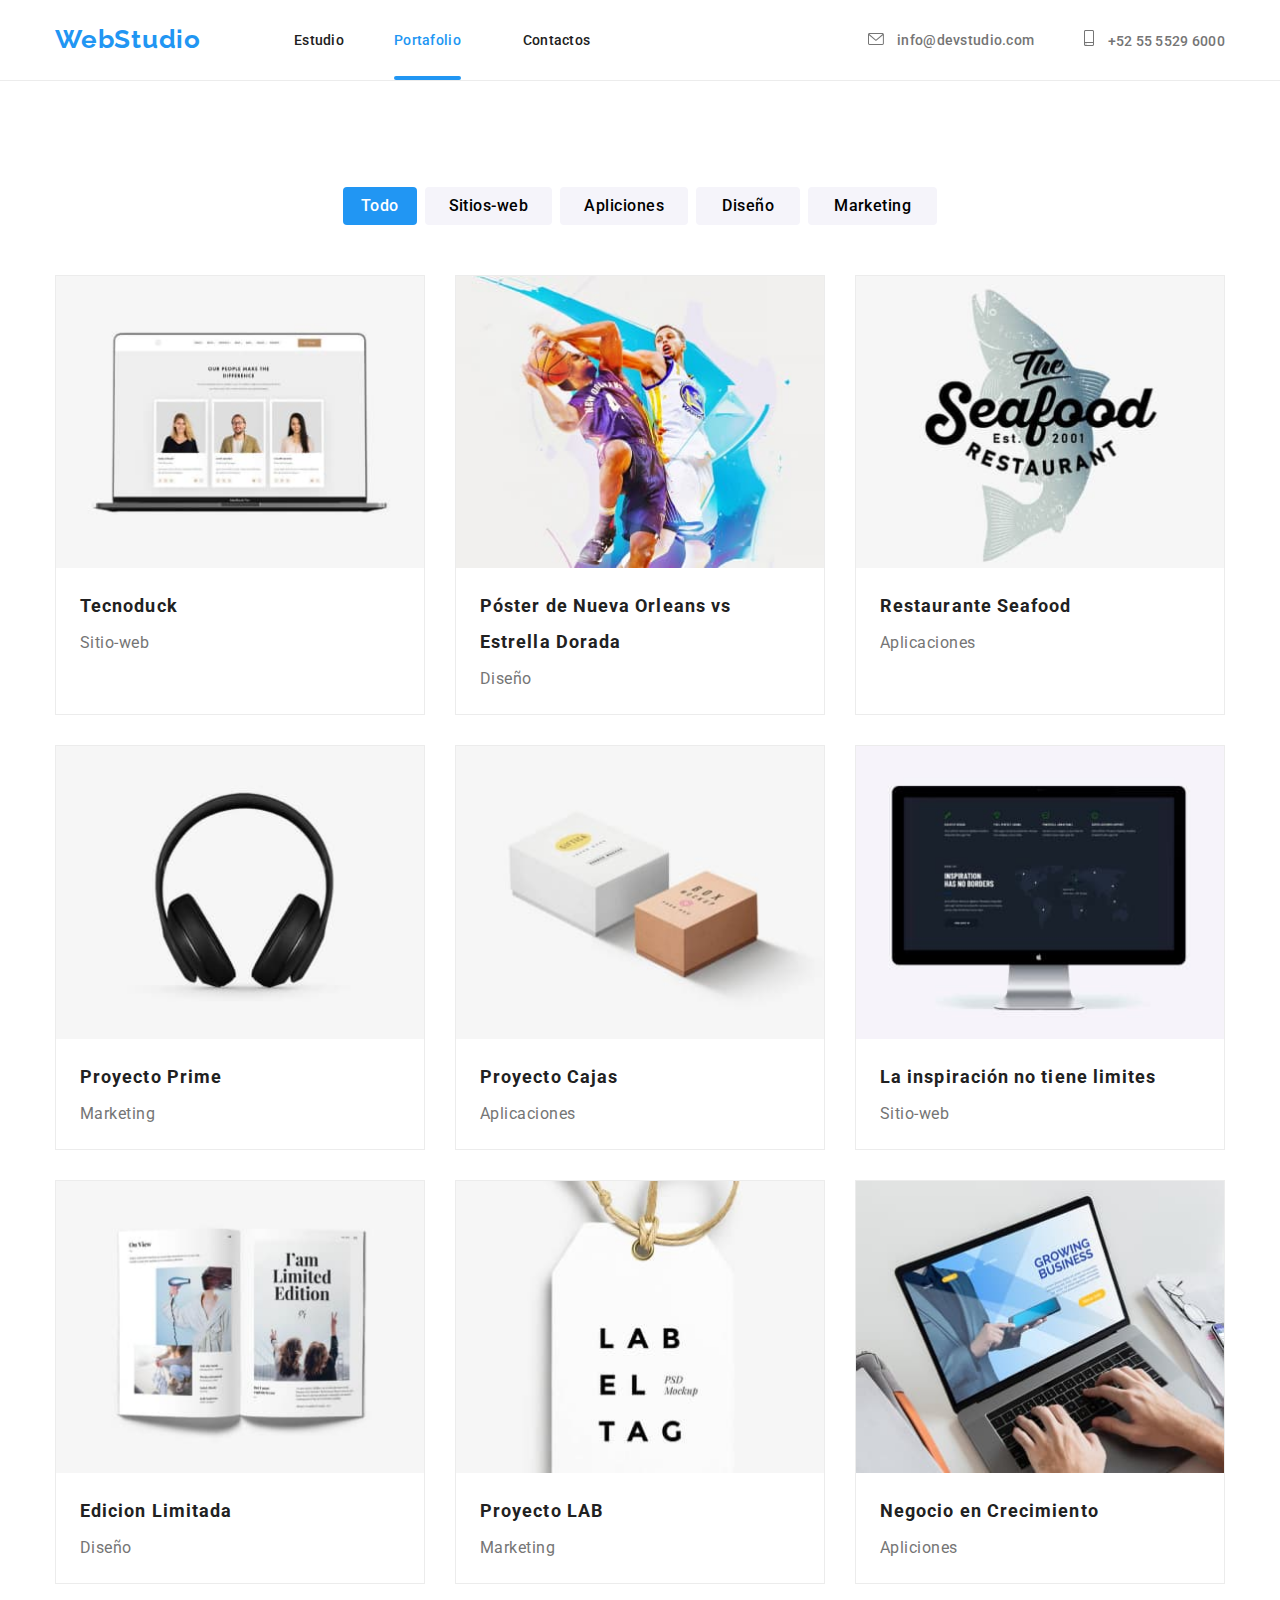
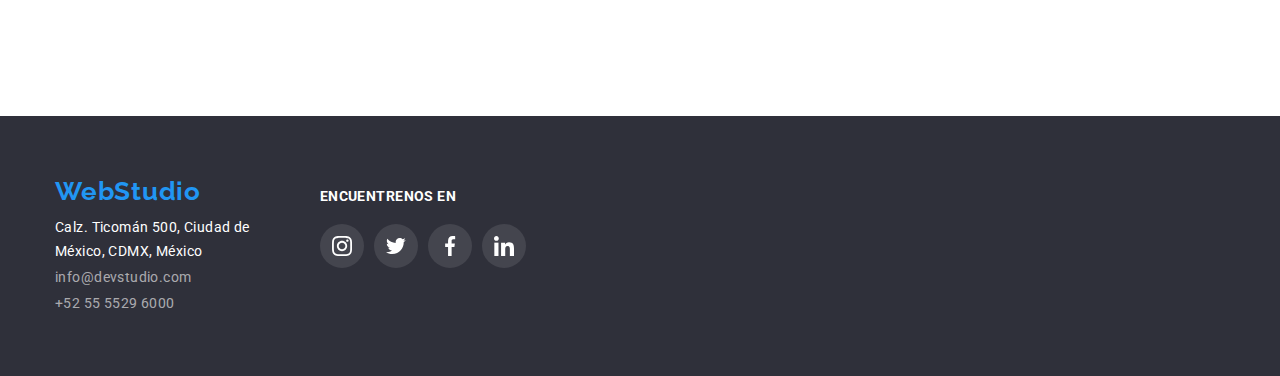
==== portafolio.html @ 271d3332 "Primeros archivos" ====
<!DOCTYPE html>
<html lang="en">
  <head>
    <meta charset="UTF-8" />
    <meta http-equiv="X-UA-Compatible" content="IE=edge" />
    <meta name="viewport" content="width=device-width, initial-scale=1.0" />
    <link
      rel="stylesheet"
      href="https://cdnjs.cloudflare.com/ajax/libs/modern-normalize/1.0.0/modern-normalize.min.css"
    />
    <link rel="stylesheet" href="./css/styles.css" />
    <link rel="preconnect" href="https://fonts.googleapis.com" />
    <link rel="preconnect" href="https://fonts.gstatic.com" crossorigin />
    <link
      href="https://fonts.googleapis.com/css2?family=Raleway:wght@700&family=Roboto:wght@400;500;700;900&display=swap"
      rel="stylesheet"
    />
    <title>Portafolio</title>
  </head>
  <body>
    <header class="section--header">
      <div class="container container-header">
        <a href="./index.html" class="section--header--logo link">WebStudio</a>
        <nav class="section--header--nav">
          <ul class="list list-nav">
            <li class="section--header--list--item">
              <a href="./index.html" class="nav-menu-link">Estudio</a>
            </li>
            <li class="section--header--list--item">
              <a href="./portafolio.html" class="nav-menu-link color-kept"
                >Portafolio</a
              >
            </li>
            <li class="section--header--list--item">
              <a href="#contactos" class="nav-menu-link link">Contactos</a>
            </li>
          </ul>
        </nav>
        <ul class="list list-nav2">
          <li class="list-nav2-item">
            <a href="mailto:info@devstudio.com" class="mail link">
              <svg class="icon" width="16" height="12">
                <use
                  href="./images/icons.svg#icon-sobre"
                  width="16"
                  height="12"
                ></use>
              </svg>
              info@devstudio.com
            </a>
          </li>

          <li class="list-nav2-item">
            <a href="tel:+525555296000" class="tel link">
              <svg class="icon" width="10px" height="16px">
                <use href="./images/icons.svg#icon-phone"></use>
              </svg>
              +52 55 5529 6000</a
            >
          </li>
        </ul>
      </div>
    </header>

    <main>
      <section class="section--buttons">
        <div class="container">
          <ul class="list list-buttons">
            <li class="section--buttons--item">
              <button
                type="button"
                class="section--buttons--generally section--buttons--selected btn-todo"
              >
                Todo
              </button>
            </li>
            <li class="section--buttons--item">
              <button
                type="button"
                class="section--buttons--generally btn-sitios"
              >
                Sitios-web
              </button>
            </li>
            <li class="section--buttons--item">
              <button
                type="button"
                class="section--buttons--generally btn-sitios"
              >
                Apliciones
              </button>
            </li>
            <li class="section--buttons--item">
              <button
                type="button"
                class="section--buttons--generally btn-diseño"
              >
                Diseño
              </button>
            </li>
            <li class="section--buttons--item">
              <button
                type="button"
                class="section--buttons--generally btn-diseño"
              >
                Marketing
              </button>
            </li>
          </ul>

          <!-- LIST FOR BRIEFCASE -->

          <ul class="list list-briefcase">
            <li class="section--briefcase--list--item">
              <a href="" class="enlace-briefcase link">
                <div class="overlay">
                  <img
                    src="./images/tecnoduck.jpg"
                    alt="sitio-web_tecnoduk"
                    width="370"
                  />
                  <p class="text-overlay">
                    Tecnoduck es una plataforma de distribución de coronavirus
                    de última generación. Las compañías usan esta plataforma
                    para el espionaje digital y los ataques a los servidores
                    seguros de la competencia.
                  </p>
                </div>

                <div class="information-briefcase">
                  <h3 class="section--briefcase--tittle">Tecnoduck</h3>
                  <p class="section--briefcase--tittle--description">
                    Sitio-web
                  </p>
                </div>
              </a>
            </li>

            <li class="section--briefcase--list--item">
              <a href="" class="enlace-briefcase link">
                <div class="overlay">
                  <img
                    src="images/diseño.jpg"
                    alt="diseño-poster de nueva orleans vs estrella dorada"
                    width="370"
                    height="294"
                  />
                  <p class="text-overlay">
                    Tecnoduck es una plataforma de distribución de coronavirus
                    de última generación. Las compañías usan esta plataforma
                    para el espionaje digital y los ataques a los servidores
                    seguros de la competencia.
                  </p>
                </div>

                <div class="information-briefcase">
                  <h3 class="section--briefcase--tittle">
                    Póster de Nueva Orleans vs <br />
                    Estrella Dorada
                  </h3>
                  <p class="section--briefcase--tittle--description">Diseño</p>
                </div>
              </a>
            </li>

            <li class="section--briefcase--list--item">
              <a href="" class="enlace-briefcase link">
                <div class="overlay">
                  <img
                    src="images/apliciones.jpg"
                    alt="Apliciones - restaurante Seafood"
                    width="370"
                    height="294"
                  />
                  <p class="text-overlay">
                    Tecnoduck es una plataforma de distribución de coronavirus
                    de última generación. Las compañías usan esta plataforma
                    para el espionaje digital y los ataques a los servidores
                    seguros de la competencia.
                  </p>
                </div>

                <div class="information-briefcase">
                  <h3 class="section--briefcase--tittle">
                    Restaurante Seafood
                  </h3>
                  <p class="section--briefcase--tittle--description">
                    Aplicaciones
                  </p>
                </div>
              </a>
            </li>

            <li class="section--briefcase--list--item">
              <a href="" class="enlace-briefcase link">
                <div class="overlay">
                  <img
                    src="images/marketing.jpg"
                    alt="Marketing-Proyecto Prime"
                    width="370"
                    height="294"
                  />
                  <p class="text-overlay">
                    Tecnoduck es una plataforma de distribución de coronavirus
                    de última generación. Las compañías usan esta plataforma
                    para el espionaje digital y los ataques a los servidores
                    seguros de la competencia.
                  </p>
                </div>

                <div class="information-briefcase">
                  <h3 class="section--briefcase--tittle">Proyecto Prime</h3>
                  <p class="section--briefcase--tittle--description">
                    Marketing
                  </p>
                </div>
              </a>
            </li>

            <li class="section--briefcase--list--item">
              <a href="" class="enlace-briefcase link">
                <div class="overlay">
                  <img
                    src="images/apliciones1.jpg"
                    alt="Apliciones - Proyecto Cajas"
                    width="370"
                    height="294"
                  />
                  <p class="text-overlay">
                    Tecnoduck es una plataforma de distribución de coronavirus
                    de última generación. Las compañías usan esta plataforma
                    para el espionaje digital y los ataques a los servidores
                    seguros de la competencia.
                  </p>
                </div>

                <div class="information-briefcase">
                  <h3 class="section--briefcase--tittle">Proyecto Cajas</h3>
                  <p class="section--briefcase--tittle--description">
                    Aplicaciones
                  </p>
                </div>
              </a>
            </li>

            <li class="section--briefcase--list--item">
              <a href="" class="enlace-briefcase link">
                <div class="overlay">
                  <img
                    src="images/sitio-web.jpg"
                    alt="Sitio-web La inspiracion no tiene limites"
                    width="370"
                    height="294"
                  />
                  <p class="text-overlay">
                    Tecnoduck es una plataforma de distribución de coronavirus
                    de última generación. Las compañías usan esta plataforma
                    para el espionaje digital y los ataques a los servidores
                    seguros de la competencia.
                  </p>
                </div>

                <div class="information-briefcase">
                  <h3 class="section--briefcase--tittle">
                    La inspiración no tiene limites
                  </h3>
                  <p class="section--briefcase--tittle--description">
                    Sitio-web
                  </p>
                </div>
              </a>
            </li>

            <li class="section--briefcase--list--item">
              <a href="" class="enlace-briefcase link">
                <div class="overlay">
                  <img
                    src="images/diseño1.jpg"
                    alt="Sitio-web La inspiracion no tiene limites"
                    width="370"
                    height="294"
                  />
                  <p class="text-overlay">
                    Tecnoduck es una plataforma de distribución de coronavirus
                    de última generación. Las compañías usan esta plataforma
                    para el espionaje digital y los ataques a los servidores
                    seguros de la competencia.
                  </p>
                </div>

                <div class="information-briefcase">
                  <h3 class="section--briefcase--tittle">Edicion Limitada</h3>
                  <p class="section--briefcase--tittle--description">Diseño</p>
                </div>
              </a>
            </li>

            <li class="section--briefcase--list--item">
              <a href="" class="enlace-briefcase link">
                <div class="overlay">
                  <img
                    src="images/marketing1.jpg"
                    alt="Proyecto-LAB"
                    width="370"
                    height="294"
                  />
                  <p class="text-overlay">
                    Tecnoduck es una plataforma de distribución de coronavirus
                    de última generación. Las compañías usan esta plataforma
                    para el espionaje digital y los ataques a los servidores
                    seguros de la competencia.
                  </p>
                </div>

                <div class="information-briefcase">
                  <h3 class="section--briefcase--tittle">Proyecto LAB</h3>
                  <p class="section--briefcase--tittle--description">
                    Marketing
                  </p>
                </div>
              </a>
            </li>

            <li class="section--briefcase--list--item">
              <a href="" class="enlace-briefcase link">
                <div class="overlay">
                  <img
                    src="images/apliaciones2.jpg"
                    alt="Aplicines - negocio en crecimiento"
                    width="370"
                    height="294"
                  />
                  <p class="text-overlay">
                    Tecnoduck es una plataforma de distribución de coronavirus
                    de última generación. Las compañías usan esta plataforma
                    para el espionaje digital y los ataques a los servidores
                    seguros de la competencia.
                  </p>
                </div>

                <div class="information-briefcase">
                  <h3 class="section--briefcase--tittle">
                    Negocio en Crecimiento
                  </h3>
                  <p class="section--briefcase--tittle--description">
                    Apliciones
                  </p>
                </div>
              </a>
            </li>
          </ul>
        </div>
      </section>
    </main>

    <footer class="footerr">
      <div class="container">
        <div class="container-footer">
          <div class="info-footerr">
            <a href="./index.html" class="logo link">WebStudio</a>
            <address>
              <ul class="list list-footer">
                <li class="list-footer-item">
                  <a
                    class="ubicacion link"
                    href="https://www.google.com/maps/place/Ciudad+de+México,+CDMX,+México/@19.3910038,-99.2836971,11z/data=!3m1!4b1!4m5!3m4!1s0x85ce0026db097507:0x54061076265ee841!8m2!3d19.4326077!4d-99.133208"
                    target="_blank"
                    rel="noreferrer noopener"
                    >Calz. Ticomán 500, Ciudad de <br />
                    México, CDMX, México</a
                  >
                </li>
                <li class="list-footer-item">
                  <a href="mailto:info@devstudio.com" class="mail1 link"
                    >info@devstudio.com</a
                  >
                </li>
                <li class="list-footer-item">
                  <a href="tel:+525555296000" class="tel1 link"
                    >+52 55 5529 6000</a
                  >
                </li>
              </ul>
            </address>
          </div>

          <div class="social-media-footer">
            <h3 class="title-social-media">ENCUENTRENOS EN</h3>
            <ul class="list-redes-footer list">
              <li class="redes-item">
                <a href="" class="ellipse2">
                  <svg width="20" height="20" class="icon-ellipse2">
                    <use href="./images/icons.svg#icon-instagram"></use>
                  </svg>
                </a>
              </li>

              <li class="redes-item">
                <a href="" class="ellipse2">
                  <svg width="20" height="20" class="icon-ellipse2">
                    <use href="./images/icons.svg#icon-twitter"></use>
                  </svg>
                </a>
              </li>

              <li class="redes-item">
                <a href="" class="ellipse2">
                  <svg width="20" height="20" class="icon-ellipse2">
                    <use href="./images/icons.svg#icon-facebook"></use>
                  </svg>
                </a>
              </li>

              <li class="redes-item">
                <a href="" class="ellipse2">
                  <svg width="20" height="20" class="icon-ellipse2">
                    <use href="./images/icons.svg#icon-linkedin"></use>
                  </svg>
                </a>
              </li>
            </ul>
          </div>
        </div>
      </div>
    </footer>
  </body>
</html>
---- css/styles.css ----
*,
*::before,
*::after {
  box-sizing: border-box;
}

img {
  display: block;
  max-width: 100%;
  height: auto;
}

body {
  font-family: 'Roboto', sans-serif;
  font-style: normal;
  font-weight: 400;
  font-size: 14px;
  color: #212121;
  margin: 0;
  padding: 0;
}

:root {
  --blue-color: #2196f3;
  --background-color-index: #2f303a;
  --color--212121--: #212121;
  --color--gray--757575: #757575;
  --white--color: #ffffff;
  --second--white: #eeeeee;
  --color-degrade--grba: rgba(255, 255, 255, 0.6);
  --background--buttons: #f5f4fa;
  --color--header--border: #ececec;
  --color--icons: #afb1b8;
  --color-icons-foter: rgba(255, 255, 255, 0.1);
  --background-color-cards: rgba(33, 150, 243, 0.9);
  --ventana--modeal: rgba(0, 0, 0, 0.2);
  --background-div-text-images: rgba(47, 48, 58, 0.8);
}

.list {
  list-style: none;
  padding-left: 0;
  margin: 0;
}

h1,
h2,
h3,
h4,
h5,
h6,
p {
  margin: 0;
}

/* STYLES PRINCIPAL */
.container {
  width: 1200px;
  padding-left: 15px;
  padding-right: 15px;
  margin: 0 auto;
}

.container-header {
  display: flex;
}

.link {
  text-decoration: none;
}

/* STYLES OF HEADER */

.section--header {
  display: flex;
  border-bottom: 1px solid var(--color--header--border);
}

.section--header--logo {
  font-family: 'Raleway';
  font-weight: 700;
  font-size: 26px;
  line-height: 1.2;
  letter-spacing: 0.03em;
  color: var(--blue-color);
  padding-top: 24px;
  padding-bottom: 25px;
  margin-right: 93px;
}

.section--header--nav {
  display: flex;
  align-items: center;
}

.list-nav {
  display: flex;
  align-items: center;
}

.list-nav2 {
  display: flex;
  margin-left: auto;
  align-items: center;
}

.section--header--list--item:first-child {
  margin-right: 50px;
}

.section--header--list--item {
  margin-right: 62px;
}

.section--header--list--item:last-child {
  margin-right: 0;
}

.nav-menu-link {
  text-decoration: none;
  font-weight: 500;
  line-height: 1.14;
  letter-spacing: 0.02em;
  color: var(--color--212121--);
  padding: 32px 0;
  transition: color 250ms cubic-bezier(0.4, 0, 0.2, 1);
  position: relative;
}

.color-kept {
  color: #2196f3;
}

.color-kept::after {
  content: '';
  position: absolute;
  bottom: 0;
  left: 0;
  width: 100%;
  height: 4px;
  background-color: var(--blue-color);
  border-radius: 2px;
}

.nav-menu-link:hover,
.nav-menu-link:focus {
  color: var(--blue-color);
}

.nav-menu-link:active {
  color: var(--blue-color);
}

.list-nav2-item:first-child {
  margin-right: 50px;
}

.mail {
  font-weight: 500;
  line-height: 1.14;
  letter-spacing: 0.02em;
  color: var(--color--gray--757575);
  padding: 32px 0;
  transition: color 250ms cubic-bezier(0.4, 0, 0.2, 1);
}

.icon {
  fill: var(--color--gray--757575);
  margin-right: 10px;
  transition: fill 250ms cubic-bezier(0.4, 0, 0.2, 1);
}

.tel {
  font-weight: 500;
  line-height: 1.14;
  letter-spacing: 0.02em;
  color: var(--color--gray--757575);
  padding: 32px 0;
  transition: color 250ms cubic-bezier(0.4, 0, 0.2, 1);
}

.mail:hover,
.mail:focus {
  color: var(--blue-color);
}

.mail:hover .icon,
.mail:focus .icon {
  fill: var(--blue-color);
}

.tel:hover,
.tel:focus {
  color: var(--blue-color);
}

.tel:hover .icon,
.tel:focus .icon {
  fill: var(--blue-color);
}

/* STYLES OF BANNER SECTION */

.section-general {
  padding-top: 94px;
  padding-bottom: 94px;
}

.banner-section {
  /* background-image: url(/images/banner.jpg); */
  background-image: url(/../goit-markup-hw-04/images/banner.jpg);
  background-repeat: no-repeat;
  background-size: cover;
  align-items: center;
  text-align: center;
  padding-top: 200px;
  padding-bottom: 200px;
}

.banner-section-tittle {
  width: 696px;
  margin: auto;
  margin-bottom: 30px;
  font-weight: 900;
  font-size: 44px;
  line-height: 1.4;
  text-align: center;
  letter-spacing: 0.06em;
  color: var(--white--color);
}

.banner-section-btn {
  text-align: center;
  padding: 10px 32px;
  font-weight: 700;
  font-size: 16px;
  line-height: 1.9;
  background: var(--blue-color);
  box-shadow: 0px 4px 4px rgba(0, 0, 0, 0.15);
  border-radius: 4px;
  border-color: var(--blue-color);
  color: var(--white--color);
  cursor: pointer;
}

/* ESTILOS VENTANA MODAL */
.backdrop {
  position: fixed;
  top: 0;
  left: 0;
  width: 100%;
  height: 100%;
  opacity: 1;
  visibility: visible;
  pointer-events: visible;
  background-color: var(--ventana--modeal);
  transition: opacity 250ms cubic-bezier(0.4, 0, 0.2, 1);
}

.modal {
  position: absolute;
  top: 50%;
  left: 50%;
  width: 528px;
  height: 581px;
  background-color: var(--white--color);
  box-shadow: 0px 1px 3px rgba(0, 0, 0, 0.12), 0px 1px 1px rgba(0, 0, 0, 0.14),
    0px 2px 1px rgba(0, 0, 0, 0.2);
  border-radius: 4px;
  transform: translate(-50%, -50%);
  transition: transform 250ms cubic-bezier(0.4, 0, 0.2, 1);
}

.close-x {
  position: absolute;
  text-align: center;
  left: 490px;
  top: 8px;
  width: 30px;
  height: 30px;
  background: var(--white--color);
  border: 1px solid rgba(0, 0, 0, 0.1);
  border-radius: 50%;
  cursor: pointer;
}

.close-icoon {
  position: absolute;
  top: 9px;
  right: 8px;
}

.is-hidden {
  visibility: hidden;
  opacity: 0;
  pointer-events: none;
}
/* ESTILOS PARRAFOS*/

.boxes-icons-1 {
  text-align: center;
  width: 270px;
  height: 120px;
  background-color: var(--background--buttons);
  padding: 25px 102.34px;
  border-radius: 4px;
  margin-bottom: 30px;
}

.section--texts--tittles {
  font-weight: 700;
  line-height: 1.14;
  letter-spacing: 0.03em;
  margin-bottom: 10px;
}

.section--texts--text {
  line-height: 1.7;
  letter-spacing: 0.03em;
  color: var(--color--gray--757575);
}

.section--texts--list--item {
  flex-basis: calc((100% - 90px) / 4);
  /* width: 270px; */
}

.section--texts--list--item:last-child {
  margin-right: 0;
}

.list-texts {
  padding-top: 1px;
  display: flex;
  flex-wrap: wrap;
  gap: 30px;
}
/* ESTULOS A QUE NOS DEDICAMOS*/
.service--section {
  padding-top: 5px;
}

.service--section--tittle {
  margin-bottom: 55.05px;
  font-weight: 700;
  font-size: 36px;
  line-height: 1.2;
  text-align: center;
  letter-spacing: 0.03em;
}

.service-list {
  display: flex;
  flex-wrap: wrap;
  gap: 30px;
}

.list-service-section {
  flex-basis: calc((100% - 60px) / 3);
}

.boxes-images-1 {
  position: relative;
}

.images-text {
  display: flex;
  justify-content: center;
  align-items: center;
  position: absolute;
  width: 100%;
  font-family: 'Roboto';
  font-style: normal;
  font-weight: 700;
  font-size: 14px;
  line-height: 16px;
  text-align: center;
  letter-spacing: 0.03em;
  text-transform: uppercase;
  bottom: 0;
  left: 0;
  color: var(--white--color);
  background-color: var(--background-div-text-images);
  padding: 27px 79px;
}

.boxes-images-2 {
  position: relative;
}

.boxes-images-3 {
  position: relative;
}

/* ESTILOS A NUESTRO EQUIPO*/

.section--team {
  text-align: center;
  background-color: var(--background--buttons);
}

.list-team {
  display: flex;
  align-items: center;
  flex-wrap: wrap;
  gap: 37px;
}

.list-section-team {
  flex-basis: calc((100% - 111px) / 4);
}

.section--team--tittle {
  font-weight: 700;
  font-size: 36px;
  line-height: 1.2;
  text-align: center;
  letter-spacing: 0.03em;
  margin-bottom: 50px;
}

.information-team {
  padding: 30px 32px;
  /* padding: 30px 45px; */
}

.section--team--profession {
  margin-bottom: 16px;
}

.social-media {
  display: flex;
  align-items: center;
  flex-wrap: wrap;
  gap: 8px;
  padding: 0;
}

.social-media-list {
  flex-basis: calc((100% - 30px) / 4);
}

.ellipse {
  display: flex;
  align-items: center;
  justify-content: center;
  border-radius: 50%;
  width: 44px;
  height: 44px;
  background-color: var(--white--color);
  transition: background-color 250ms cubic-bezier(0.4, 0, 0.2, 1);
}

.icon-ellipse {
  fill: var(--color--icons);
}

.ellipse:hover,
.ellipse:focus {
  background-color: var(--blue-color);
}

.ellipse:hover .icon-ellipse,
.ellipse:focus .icon-ellipse {
  fill: var(--white--color);
}

.section--team--name--person {
  font-weight: 500;
  font-size: 16px;
  line-height: 1.18;
  text-align: center;
  letter-spacing: 0.03em;
  margin-bottom: 10px;
}

.section--team--profession {
  font-size: 16px;
  line-height: 1.18;
  text-align: center;
  letter-spacing: 0.03em;
  color: var(--color--gray--757575);
}

.list-section-team {
  background-color: var(--white--color);
  border-radius: 0px 0px 4px 4px;
  box-shadow: 0px 1px 3px rgba(0, 0, 0, 0.12), 0px 1px 1px rgba(0, 0, 0, 0.14),
    0px 2px 1px rgba(0, 0, 0, 0.2);
}

.list-section-team:last-child {
  margin-right: 0;
}

/* ----SECCION CLIENTES ICONOS SVG--- */

.section-clientes {
  padding-top: 59px;
}

.section-clientes-tittle {
  font-family: 'Roboto';
  font-style: normal;
  font-weight: 700;
  font-size: 36px;
  line-height: 42px;
  text-align: center;
  letter-spacing: 0.03em;
  color: var(--color--212121--);
  margin-bottom: 44.02px;
}

.list-clientes {
  display: flex;
  align-items: center;
  flex-wrap: wrap;
  gap: 30px;
  padding: 0;
  margin-bottom: 57px;
}

.list-clientes-item {
  flex-basis: calc((100% - 150px) / 6);
}

.boxes-clients {
  display: flex;
  align-items: center;
  justify-content: center;
  width: 170px;
  height: 81px;
  border: 1px solid var(--color--icons);
  border-radius: 4px;
  cursor: pointer;
  transition: border 250ms cubic-bezier(0.4, 0, 0.2, 1);
  transition: color 250ms cubic-bezier(0.4, 0, 0.2, 1);
}

.icon-clients {
  fill: var(--color--icons);
  transition: fill 250ms cubic-bezier(0.4, 0, 0.2, 1);
}

.boxes-clients:hover,
.boxes-clients:focus {
  border: 1px solid var(--blue-color);
}

.boxes-clients:hover .icon-clients,
.boxes-clients:focus .icon-clients {
  fill: var(--blue-color);
}

/* ESTILOS PAGINA PORTAFOLIO */

/* PRIMEROS BOTONES */

.section--buttons {
  padding-top: 106px;
  padding-bottom: 50px;
}

.list-buttons {
  display: flex;
  align-items: center;
  justify-content: center;
  margin-bottom: 50px;
}

.section--buttons--item {
  margin-right: 8px;
}

.section--buttons--item:last-child {
  margin-right: 0;
}

.section--buttons--generally {
  border: none;
  background-color: var(--background--buttons);
  border-radius: 4px;
  font-family: inherit;
  font-weight: 500;
  font-size: 16px;
  line-height: 1.62;
  letter-spacing: 0.03em;
  transition: background-color 250ms cubic-bezier(0.4, 0, 0.2, 1);
  transition: color 250ms cubic-bezier(0.4, 0, 0.2, 1);
  transition: box-shadow 250ms cubic-bezier(0.4, 0, 0.2, 1);
}

.btn-todo {
  padding: 6px 18px;
}

.btn-sitios {
  padding: 6px 24px;
}

.btn-diseño {
  padding: 6px 26px;
}

.section--buttons--selected {
  background-color: var(--blue-color);
  color: var(--white--color);
  border-radius: 4px;
}

.section--buttons--generally:hover,
.section--buttons--generally:focus,
.section--buttons--generally:active {
  background-color: var(--blue-color);
  box-shadow: 0px 3px 1px rgba(0, 0, 0, 0.1), 0px 1px 2px rgba(0, 0, 0, 0.08),
    0px 2px 2px rgba(0, 0, 0, 0.12);
  border-radius: 4px;
  cursor: pointer;
  color: var(--white--color);
}

/* IMAGENES CON DESCRPICIÓN */

.list-briefcase {
  display: flex;
  flex-wrap: wrap;
  gap: 30px;
  margin-bottom: 82px;
}

.information-briefcase {
  padding: 20px 24px;
}

.section--briefcase--tittle {
  font-weight: 700;
  font-size: 18px;
  margin-bottom: 4px;
  line-height: 2;
  letter-spacing: 0.06em;
  color: var(--color--212121--);
}

.section--briefcase--tittle--description {
  font-size: 16px;
  line-height: 1.87;
  letter-spacing: 0.03em;
  color: var(--color--gray--757575);
  margin: 0;
}

.section--briefcase--list--item {
  flex-basis: calc((100% - 60px) / 3);
  background-color: var(--white--color);
  border: 1px solid var(--color--header--border);
}

/* ------- PARTE CON TRANSICION DE IMAGENES------------- */

.enlace-briefcase:hover .text-overlay,
.enlace-briefcase:focus .text-overlay {
  transform: translateY(0);
}

.overlay {
  position: relative;
  overflow: hidden;
}

.text-overlay {
  position: absolute;
  top: 0;
  left: 0;
  overflow: auto;
  transform: translateY(100%);
  transition: transform 250ms cubic-bezier(0.4, 0, 0.2, 1);
  font-family: 'Roboto';
  font-style: normal;
  font-weight: 400;
  font-size: 18px;
  line-height: 28px;
  letter-spacing: 0.03em;
  color: var(--white--color);
  padding: 63px 24px;
  background-color: var(--background-color-cards);
}

.briefcase-proyects-text p {
  font-family: 'Roboto';
  font-style: normal;
  font-weight: 400;
  font-size: 18px;
  line-height: 28px;
  letter-spacing: 0.03em;
  color: var(--white--color);
}

.section--briefcase--list--item:hover {
  background: var(--white--color);
  border: 1px solid var(--second--white);
  box-shadow: 0px 1px 1px rgba(0, 0, 0, 0.12), 0px 4px 4px rgba(0, 0, 0, 0.06),
    1px 4px 6px rgba(0, 0, 0, 0.16);
  cursor: pointer;
}

/* ESTILOS FOOTER */

.list-footer {
  display: block;
  margin-top: 9px;
}

.footerr {
  background-color: var(--background-color-index);
  padding-top: 60px;
  padding-bottom: 60px;
}

.container-footer {
  display: flex;
}

.logo {
  font-family: 'Raleway';
  font-weight: 700;
  font-size: 26px;
  line-height: 1.2;
  letter-spacing: 0.03em;
  color: var(--blue-color);
}

.list-footer-item {
  margin-bottom: 2px;
}

.list-footer-item:last-child {
  margin-bottom: 0;
}

.ubicacion {
  width: 231px;
  font-style: normal;
  line-height: 1.71;
  letter-spacing: 0.03em;
  color: var(--white--color);
}

.mail1 {
  font-style: normal;
  line-height: 1.71;
  letter-spacing: 0.03em;
  color: var(--color-degrade--grba);
  transition: color 250ms cubic-bezier(0.4, 0, 0.2, 1);
}

.tel1 {
  font-style: normal;
  line-height: 1.71;
  letter-spacing: 0.03em;
  color: var(--color-degrade--grba);
  transition: color 250ms cubic-bezier(0.4, 0, 0.2, 1);
}

.mail1:hover,
.mail1:focus,
.mail1:active {
  color: var(--blue-color);
}

.tel1:hover,
.tel1:focus,
.tel1:active {
  color: var(--blue-color);
}

.social-media-footer {
  padding-top: 12px;
  margin-left: 70px;
}

.list-redes-footer {
  width: 286px;
  display: flex;
  flex-wrap: wrap;
  gap: 10px;
}

.title-social-media {
  font-family: 'Roboto';
  font-style: normal;
  font-weight: 700;
  font-size: 14px;
  line-height: 16px;
  letter-spacing: 0.03em;
  text-transform: uppercase;
  color: var(--white--color);
  margin-bottom: 20px;
}

.ellipse2 {
  display: flex;
  align-items: center;
  justify-content: center;
  border-radius: 50%;
  width: 44px;
  height: 44px;
  background-color: var(--color-icons-foter);
  transition: background-color 250ms cubic-bezier(0.4, 0, 0.2, 1);
}

.ellipse2:hover,
.ellipse2:focus {
  background-color: var(--blue-color);
}

.icon-ellipse2 {
  fill: var(--white--color);
}
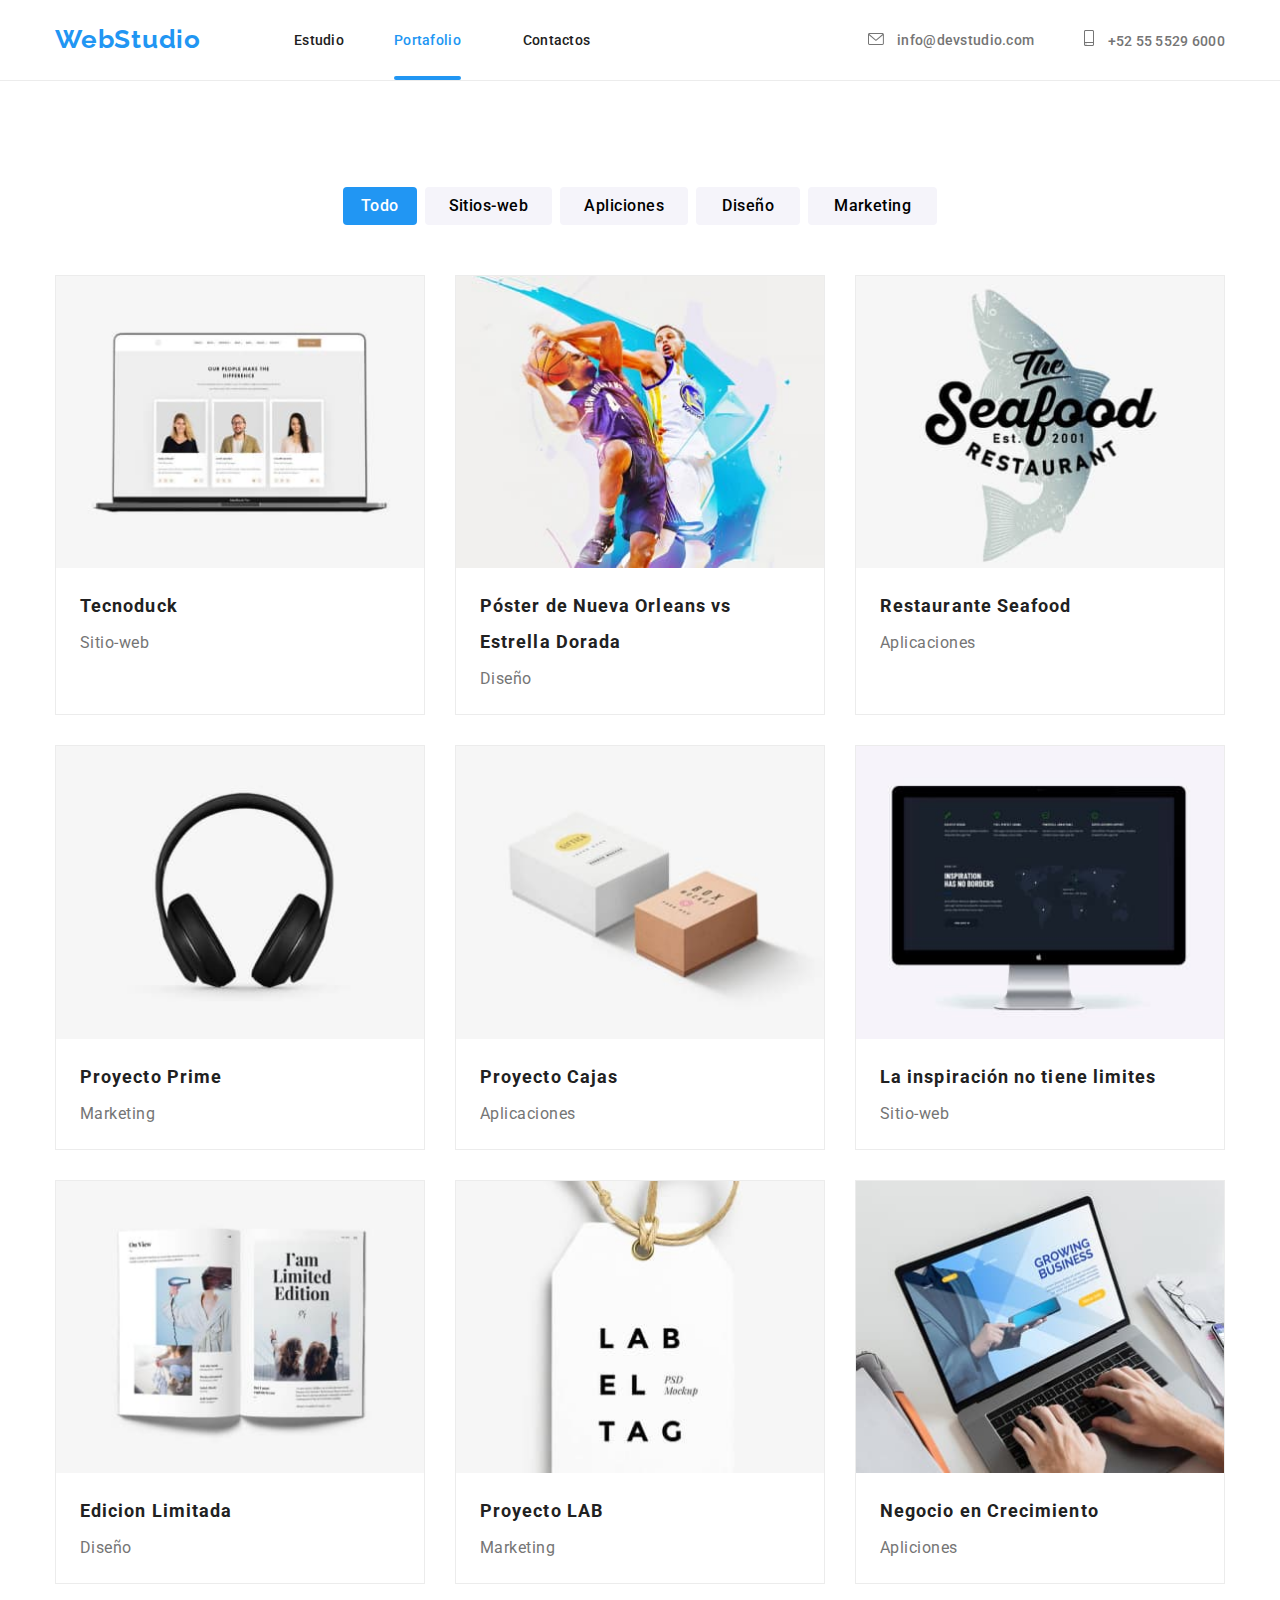
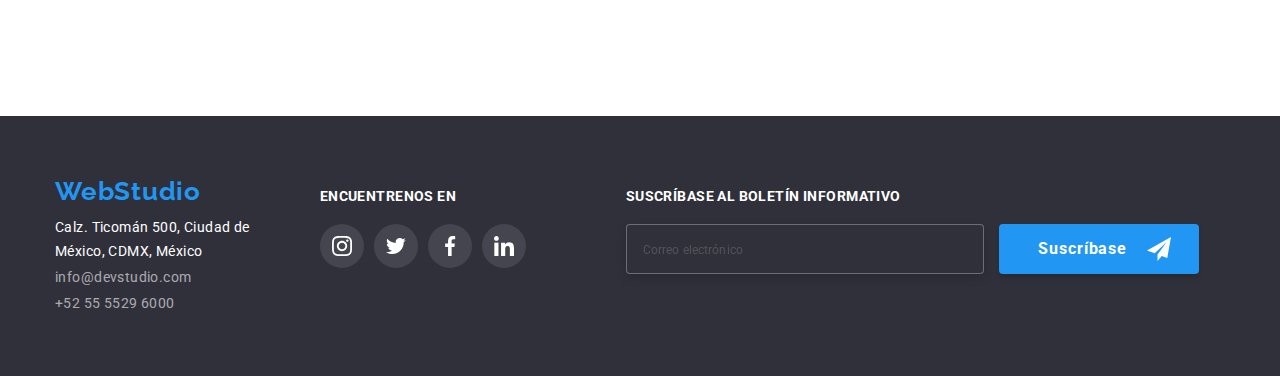
==== commit 6707c222: "correciones" ====
--- a/portafolio.html
+++ b/portafolio.html
@@ -420,6 +420,29 @@
               </li>
             </ul>
           </div>
+
+          <div class="formulario">
+            <h3 class="tittle-formularios">
+              SUSCRÍBASE al boletín informativo
+            </h3>
+            <form name="mail_suscribe">
+              <label for="user_mail"></label>
+              <input
+                class="input-subcribe"
+                type="email"
+                name="email"
+                id="mail_suscribe"
+                placeholder="Correo electrónico"
+              />
+
+              <button type="submit" class="suscribe-btn">
+                Suscríbase
+                <svg width="24px" height="24px" class="enviar-icon">
+                  <use href="./images/icons.svg#icon-enviar"></use>
+                </svg>
+              </button>
+            </form>
+          </div>
         </div>
       </div>
     </footer>
--- a/css/styles.css
+++ b/css/styles.css
@@ -35,6 +35,7 @@
   --background-color-cards: rgba(33, 150, 243, 0.9);
   --ventana--modeal: rgba(0, 0, 0, 0.2);
   --background-div-text-images: rgba(47, 48, 58, 0.8);
+  --border-form-modal: rgba(33, 33, 33, 0.2);
 }
 
 .list {
@@ -258,17 +259,41 @@
 }
 
 .modal {
+  padding: 40px;
   position: absolute;
   top: 50%;
   left: 50%;
   width: 528px;
   height: 581px;
+
   background-color: var(--white--color);
   box-shadow: 0px 1px 3px rgba(0, 0, 0, 0.12), 0px 1px 1px rgba(0, 0, 0, 0.14),
     0px 2px 1px rgba(0, 0, 0, 0.2);
   border-radius: 4px;
   transform: translate(-50%, -50%);
   transition: transform 250ms cubic-bezier(0.4, 0, 0.2, 1);
+}
+
+.modal-tittle {
+  font-family: 'Roboto';
+  font-style: normal;
+  font-weight: 700;
+  font-size: 20px;
+  line-height: 23px;
+  text-align: center;
+  letter-spacing: 0.03em;
+  color: var(--color--212121--);
+  margin-bottom: 12px;
+}
+
+.tittle-label {
+  font-family: 'Roboto';
+  font-style: normal;
+  font-weight: 400;
+  font-size: 12px;
+  line-height: 14px;
+  letter-spacing: 0.01em;
+  color: var(--color--gray--757575);
 }
 
 .close-x {
@@ -290,10 +315,179 @@
   right: 8px;
 }
 
+.close-x:hover .close-icoon,
+.close-x:focus .close-icoon {
+  fill: var(--blue-color);
+}
+
+/* .close-icoon:hover {
+  fill: var(--blue-color);
+} */
+
 .is-hidden {
   visibility: hidden;
   opacity: 0;
   pointer-events: none;
+}
+
+.modal-from-input-group {
+  position: relative;
+  margin-top: 4px;
+  margin-bottom: 10px;
+}
+
+.modal-form-input {
+  display: block;
+  outline: none;
+  border: 1px solid var(--border-form-modal);
+  border-radius: 4px;
+  height: 40px;
+  width: 100%;
+  padding-left: 42px;
+}
+
+.modal-form-input:focus,
+.modal-form-input:hover {
+  border: 1px solid var(--blue-color);
+}
+
+.modal-form-svg {
+  width: 12px;
+  height: 12px;
+  position: absolute;
+  top: 14px;
+  left: 15px;
+  fill: var(--color--212121--);
+  pointer-events: none;
+}
+
+.modal-form-input:hover + .modal-form-svg,
+.modal-form-input:focus + .modal-form-svg {
+  fill: var(--blue-color);
+}
+
+.label-text {
+  display: flex;
+  flex-direction: column;
+}
+
+.text-area-modal {
+  border: 1px solid rgba(33, 33, 33, 0.2);
+  border-radius: 4px;
+  padding: 12px 16px;
+  margin-top: 4px;
+  resize: none;
+  outline: none;
+  height: 120px;
+}
+
+::placeholder {
+  font-family: 'Roboto';
+  font-style: normal;
+  font-weight: 400;
+  font-size: 12px;
+  line-height: 14px;
+  letter-spacing: 0.01em;
+  color: rgba(117, 117, 117, 0.5);
+}
+
+.container-text {
+  font-family: 'Roboto';
+  font-style: normal;
+  font-weight: 400;
+  font-size: 14px;
+  line-height: 24px;
+  letter-spacing: 0.03em;
+  color: var(--color--gray--757575);
+  display: flex;
+  align-items: center;
+}
+
+.check-input {
+  position: absolute !important;
+  clip: rect(1px 1px 1px 1px);
+  padding: 0 !important;
+  border: 0 !important;
+  height: 1px !important;
+  width: 1px !important;
+  overflow: hidden;
+}
+
+.container-text p {
+  margin-left: 10px;
+  margin-top: 20px;
+}
+
+.checkbox-svg {
+  position: relative;
+  width: 20px;
+  height: 15px;
+  border: 2px solid var(--color--212121--);
+  border-radius: 10%;
+  margin-left: 12px;
+  cursor: pointer;
+}
+
+.checkbox-svg svg {
+  position: absolute;
+  top: 2px;
+  left: 1px;
+  width: 12px;
+  height: 9px;
+}
+
+.check-input:checked + .checkbox-svg {
+  background-color: var(--blue-color);
+  border-color: var(--blue-color);
+}
+
+.check-input:checked + .checkbox-svg svg path {
+  stroke-dasharray: 500;
+  stroke-dashoffset: 500;
+  stroke: var(--white--color);
+  stroke-width: 3;
+  animation: check 4s forwards;
+}
+
+.checkbox-svg::before {
+  content: '';
+  position: absolute;
+  top: 0px;
+  transform: scale(0);
+  display: block;
+  width: 10px;
+  height: 10px;
+  z-index: -1;
+}
+
+.check-input:checked + .checkbox-svg::before {
+  animation: ripple 0.3s;
+}
+
+@keyframes check {
+  to {
+    stroke-dashoffset: 0;
+  }
+}
+
+.btn-enviar {
+  padding: 10px 75px;
+  background-color: var(--blue-color);
+  box-shadow: 0px 4px 4px rgba(0, 0, 0, 0.15);
+  border-radius: 4px;
+  font-family: 'Roboto';
+  font-style: normal;
+  font-weight: 700;
+  font-size: 16px;
+  line-height: 30px;
+  color: var(--white--color);
+  border: none;
+  letter-spacing: 0.06em;
+  display: flex;
+  margin-left: auto;
+  margin-right: auto;
+  margin-top: 10px;
+  cursor: pointer;
 }
 /* ESTILOS PARRAFOS*/
 
@@ -816,3 +1010,63 @@
 .icon-ellipse2 {
   fill: var(--white--color);
 }
+
+.formulario {
+  padding-top: 12px;
+  margin-left: 20px;
+}
+
+.tittle-formularios {
+  font-family: 'Roboto';
+  font-style: normal;
+  font-weight: 700;
+  font-size: 14px;
+  line-height: 16px;
+  letter-spacing: 0.03em;
+  text-transform: uppercase;
+  color: var(--white--color);
+}
+
+.input-subcribe {
+  width: 358px;
+  height: 50px;
+  padding: 0px;
+  padding-left: 16px;
+  border: 1px solid rgba(255, 255, 255, 0.3);
+  filter: drop-shadow(0px 4px 4px rgba(0, 0, 0, 0.15));
+  border-radius: 4px;
+  background-color: var(--background-color-index);
+  margin-top: 20px;
+  color: var(--white--color);
+}
+
+.btn-subcribe-relative {
+  display: flex;
+}
+
+.suscribe-btn {
+  background-color: var(--blue-color);
+  border: none;
+  /* width: 200px; */
+  height: 50px;
+  margin-left: 12px;
+  padding: 10px 72px 10px 39px;
+  font-family: 'Roboto';
+  font-style: normal;
+  font-weight: 700;
+  font-size: 16px;
+  line-height: 30px;
+  box-shadow: 0px 4px 4px rgba(0, 0, 0, 0.15);
+  border-radius: 4px;
+  color: var(--white--color);
+  letter-spacing: 0.06em;
+  text-align: center;
+  position: relative;
+  cursor: pointer;
+}
+
+.enviar-icon {
+  margin-left: 20px;
+  position: absolute;
+  top: 13px;
+}
